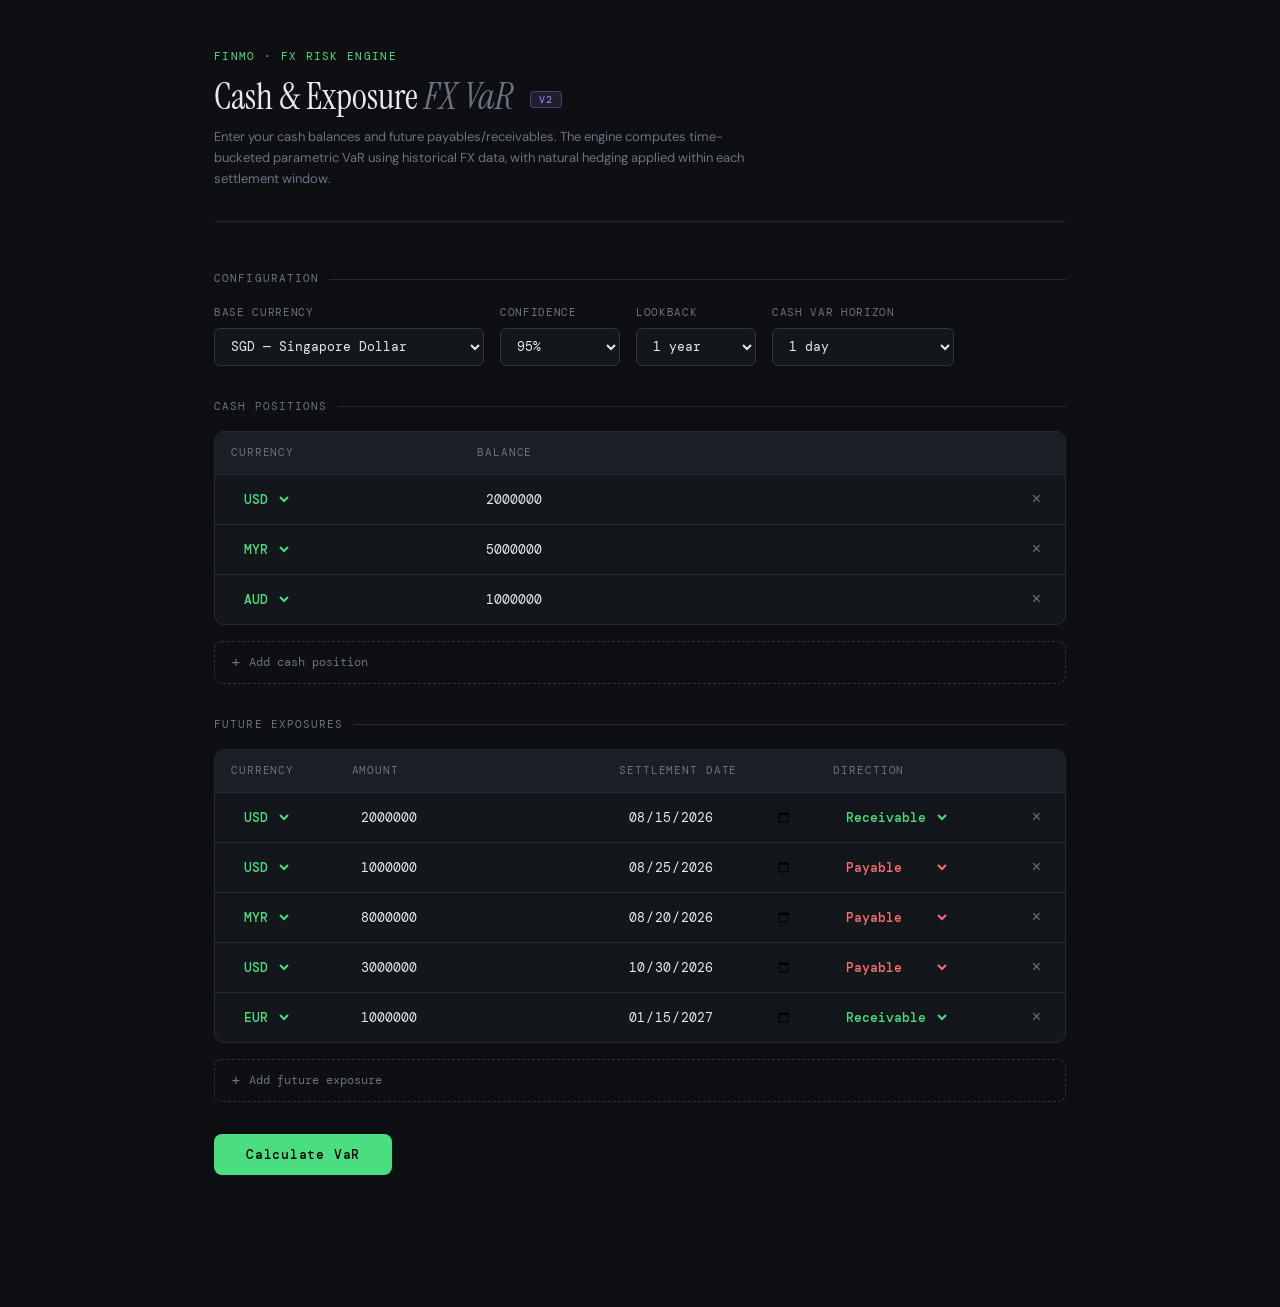
==== templates/index.html @ eb7b50ee "Initial commit: FX VaR V2 engine and web app" ====
<!DOCTYPE html>
<html lang="en">
<head>
<meta charset="UTF-8">
<meta name="viewport" content="width=device-width, initial-scale=1.0">
<title>FX VaR V2 · Cash & Exposures</title>
<style>
  @import url('https://fonts.googleapis.com/css2?family=DM+Mono:wght@400;500&family=Instrument+Serif:ital@0;1&family=DM+Sans:wght@300;400;500&display=swap');

  :root {
    --bg:         #0d0f12;
    --surface:    #13161b;
    --surface2:   #1a1e25;
    --border:     #252a33;
    --border2:    #2e3440;
    --text:       #e8eaf0;
    --muted:      #6b7280;
    --accent:     #4ade80;
    --warn:       #fbbf24;
    --danger:     #f87171;
    --info:       #60a5fa;
    --hedge:      #a78bfa;   /* purple — natural hedge benefit */
    --mono:       'DM Mono', monospace;
    --serif:      'Instrument Serif', serif;
    --sans:       'DM Sans', sans-serif;
  }

  *, *::before, *::after { box-sizing: border-box; margin: 0; padding: 0; }

  body {
    background: var(--bg);
    color: var(--text);
    font-family: var(--sans);
    font-size: 14px;
    line-height: 1.6;
    min-height: 100vh;
  }

  .shell { max-width: 900px; margin: 0 auto; padding: 48px 24px 96px; }

  /* ── HEADER ── */
  header {
    margin-bottom: 48px;
    border-bottom: 1px solid var(--border);
    padding-bottom: 32px;
  }
  .header-label {
    font-family: var(--mono);
    font-size: 11px;
    letter-spacing: 0.12em;
    text-transform: uppercase;
    color: var(--accent);
    margin-bottom: 10px;
  }
  header h1 {
    font-family: var(--serif);
    font-size: 36px;
    font-weight: 400;
    line-height: 1.15;
  }
  header h1 em { font-style: italic; color: var(--muted); }
  .header-sub {
    margin-top: 10px;
    color: var(--muted);
    font-size: 13px;
    max-width: 560px;
  }
  .v2-badge {
    display: inline-block;
    background: rgba(167,139,250,0.12);
    border: 1px solid rgba(167,139,250,0.3);
    color: var(--hedge);
    font-family: var(--mono);
    font-size: 10px;
    letter-spacing: 0.1em;
    padding: 2px 8px;
    border-radius: 4px;
    vertical-align: middle;
    margin-left: 10px;
  }

  /* ── SECTION TITLES ── */
  .section-title {
    font-family: var(--mono);
    font-size: 11px;
    letter-spacing: 0.1em;
    text-transform: uppercase;
    color: var(--muted);
    margin-bottom: 16px;
    display: flex;
    align-items: center;
    gap: 10px;
  }
  .section-title::after {
    content: '';
    flex: 1;
    height: 1px;
    background: var(--border);
  }

  /* ── CONFIG STRIP ── */
  .config-strip {
    display: flex;
    gap: 16px;
    margin-bottom: 32px;
    align-items: flex-end;
    flex-wrap: wrap;
  }
  .config-field {
    display: flex;
    flex-direction: column;
    gap: 6px;
  }
  .config-field label {
    font-family: var(--mono);
    font-size: 11px;
    color: var(--muted);
    letter-spacing: 0.06em;
    text-transform: uppercase;
  }
  .config-field select {
    background: var(--surface);
    border: 1px solid var(--border2);
    color: var(--text);
    font-family: var(--mono);
    font-size: 13px;
    padding: 8px 12px;
    border-radius: 6px;
    outline: none;
    height: 38px;
    min-width: 120px;
    cursor: pointer;
    transition: border-color 0.15s;
  }
  .config-field select:focus { border-color: var(--accent); }

  /* ── TABLES (cash + exposures) ── */
  .table-wrapper {
    background: var(--surface);
    border: 1px solid var(--border);
    border-radius: 10px;
    overflow: hidden;
    margin-bottom: 16px;
  }
  table { width: 100%; border-collapse: collapse; }
  thead th {
    font-family: var(--mono);
    font-size: 11px;
    letter-spacing: 0.08em;
    text-transform: uppercase;
    color: var(--muted);
    padding: 12px 16px;
    text-align: left;
    background: var(--surface2);
    border-bottom: 1px solid var(--border);
    font-weight: 400;
  }
  tbody tr {
    border-bottom: 1px solid var(--border);
    transition: background 0.1s;
  }
  tbody tr:last-child { border-bottom: none; }
  tbody tr:hover { background: var(--surface2); }
  tbody td { padding: 10px 16px; vertical-align: middle; }

  .cell-input {
    background: transparent;
    border: 1px solid transparent;
    color: var(--text);
    font-family: var(--mono);
    font-size: 13px;
    padding: 4px 8px;
    border-radius: 4px;
    outline: none;
    width: 100%;
    transition: border-color 0.15s, background 0.15s;
  }
  .cell-input:focus {
    border-color: var(--border2);
    background: var(--surface2);
  }
  .cell-input[type="date"] { cursor: pointer; }

  .cell-select {
    background: transparent;
    border: 1px solid transparent;
    color: var(--accent);
    font-family: var(--mono);
    font-size: 13px;
    padding: 4px 8px;
    border-radius: 4px;
    outline: none;
    cursor: pointer;
    font-weight: 500;
  }
  .cell-select.direction-payable  { color: var(--danger); }
  .cell-select.direction-recv     { color: var(--accent); }

  .remove-btn {
    background: none;
    border: none;
    color: var(--muted);
    cursor: pointer;
    font-size: 16px;
    padding: 4px 8px;
    border-radius: 4px;
    transition: color 0.15s, background 0.15s;
    line-height: 1;
  }
  .remove-btn:hover { color: var(--danger); background: rgba(248,113,113,0.08); }

  /* ── ADD ROW BUTTONS ── */
  .add-row-btn {
    display: flex;
    align-items: center;
    gap: 8px;
    background: none;
    border: 1px dashed var(--border2);
    color: var(--muted);
    font-family: var(--mono);
    font-size: 12px;
    padding: 10px 16px;
    border-radius: 8px;
    cursor: pointer;
    width: 100%;
    transition: color 0.15s, border-color 0.15s;
    margin-bottom: 32px;
  }
  .add-row-btn:hover { color: var(--accent); border-color: var(--accent); }

  /* ── CALCULATE ── */
  .calc-btn {
    background: var(--accent);
    color: #000;
    font-family: var(--mono);
    font-size: 13px;
    font-weight: 500;
    letter-spacing: 0.06em;
    padding: 12px 32px;
    border: none;
    border-radius: 8px;
    cursor: pointer;
    transition: opacity 0.15s, transform 0.1s;
    display: block;
  }
  .calc-btn:hover   { opacity: 0.88; }
  .calc-btn:active  { transform: scale(0.98); }
  .calc-btn:disabled { opacity: 0.4; cursor: not-allowed; }

  .status-bar {
    margin-top: 16px;
    font-family: var(--mono);
    font-size: 12px;
    color: var(--muted);
    min-height: 20px;
    display: flex;
    align-items: center;
    gap: 8px;
  }
  .spinner {
    width: 12px; height: 12px;
    border: 2px solid var(--border2);
    border-top-color: var(--accent);
    border-radius: 50%;
    animation: spin 0.7s linear infinite;
    display: none;
  }
  @keyframes spin { to { transform: rotate(360deg); } }

  .error-box {
    padding: 12px 16px;
    background: rgba(248,113,113,0.06);
    border: 1px solid rgba(248,113,113,0.2);
    border-radius: 8px;
    color: var(--danger);
    font-size: 12px;
    margin-top: 16px;
    display: none;
  }

  /* ── RESULTS ── */
  #results {
    margin-top: 48px;
    display: none;
    animation: fadeUp 0.4s ease both;
  }
  @keyframes fadeUp {
    from { opacity: 0; transform: translateY(12px); }
    to   { opacity: 1; transform: translateY(0); }
  }

  /* ── SPOT VaR CARD ── */
  .var-card {
    background: var(--surface);
    border: 1px solid var(--border);
    border-radius: 12px;
    padding: 28px;
    margin-bottom: 16px;
    position: relative;
    overflow: hidden;
  }
  .var-card::before {
    content: '';
    position: absolute;
    top: 0; left: 0; right: 0;
    height: 2px;
    background: linear-gradient(90deg, var(--accent), transparent);
  }
  .var-card-label {
    font-family: var(--mono);
    font-size: 11px;
    letter-spacing: 0.1em;
    text-transform: uppercase;
    color: var(--muted);
    margin-bottom: 8px;
  }
  .var-headline {
    font-family: var(--serif);
    font-size: 48px;
    font-weight: 400;
    color: var(--accent);
    line-height: 1;
  }
  .var-headline .ccy { font-size: 22px; color: var(--muted); margin-right: 6px; }
  .var-subtext {
    margin-top: 10px;
    color: var(--muted);
    font-size: 13px;
    max-width: 500px;
  }
  .var-subtext strong { color: var(--text); }

  /* risk badge */
  .risk-badge {
    display: inline-flex;
    align-items: center;
    gap: 6px;
    padding: 4px 12px;
    border-radius: 20px;
    font-family: var(--mono);
    font-size: 11px;
    font-weight: 500;
    letter-spacing: 0.08em;
    text-transform: uppercase;
    margin-top: 14px;
  }
  .risk-badge.low    { background: rgba(74,222,128,0.1);  color: var(--accent); border: 1px solid rgba(74,222,128,0.2); }
  .risk-badge.medium { background: rgba(251,191,36,0.1);  color: var(--warn);   border: 1px solid rgba(251,191,36,0.2); }
  .risk-badge.high   { background: rgba(248,113,113,0.1); color: var(--danger); border: 1px solid rgba(248,113,113,0.2); }
  .risk-dot { width: 6px; height: 6px; border-radius: 50%; background: currentColor; }

  /* warn box */
  .warn-box {
    padding: 12px 16px;
    background: rgba(251,191,36,0.06);
    border: 1px solid rgba(251,191,36,0.2);
    border-radius: 8px;
    color: var(--warn);
    font-size: 12px;
    margin-top: 12px;
    line-height: 1.6;
    display: none;
  }

  /* cash breakdown rows */
  .breakdown-grid { display: grid; gap: 10px; }
  .breakdown-row {
    background: var(--surface);
    border: 1px solid var(--border);
    border-radius: 8px;
    padding: 14px 18px;
    display: grid;
    grid-template-columns: 72px 1fr 1fr 1fr 150px;
    align-items: center;
    gap: 12px;
    transition: border-color 0.15s;
  }
  .breakdown-row:hover { border-color: var(--border2); }
  .bd-ccy   { font-family: var(--mono); font-size: 14px; font-weight: 500; color: var(--accent); }
  .bd-label { font-family: var(--mono); font-size: 10px; color: var(--muted); text-transform: uppercase; letter-spacing: 0.06em; margin-bottom: 2px; }
  .bd-value { font-family: var(--mono); font-size: 13px; color: var(--text); }
  .bd-var   { font-family: var(--mono); font-size: 14px; color: var(--warn); font-weight: 500; }
  .bd-bar-wrap { height: 4px; background: var(--border); border-radius: 2px; overflow: hidden; margin-top: 4px; }
  .bd-bar-fill { height: 100%; background: var(--warn); border-radius: 2px; transition: width 0.6s ease; }

  /* ── FORWARD BUCKETS ── */
  .bucket-card {
    background: var(--surface);
    border: 1px solid var(--border);
    border-radius: 10px;
    overflow: hidden;
    margin-bottom: 14px;
  }
  .bucket-header {
    display: flex;
    justify-content: space-between;
    align-items: center;
    padding: 14px 18px;
    background: var(--surface2);
    border-bottom: 1px solid var(--border);
  }
  .bucket-header-left { display: flex; align-items: center; gap: 12px; }
  .bucket-num {
    font-family: var(--mono);
    font-size: 10px;
    background: var(--border2);
    color: var(--muted);
    padding: 2px 7px;
    border-radius: 4px;
    letter-spacing: 0.06em;
  }
  .bucket-label {
    font-family: var(--mono);
    font-size: 13px;
    color: var(--text);
    font-weight: 500;
  }
  .bucket-t {
    font-family: var(--mono);
    font-size: 11px;
    color: var(--muted);
  }
  .bucket-total {
    font-family: var(--mono);
    font-size: 13px;
    color: var(--warn);
    font-weight: 500;
  }
  .bucket-total-label {
    font-family: var(--mono);
    font-size: 10px;
    color: var(--muted);
    text-align: right;
    letter-spacing: 0.04em;
  }

  /* currency row within bucket */
  .ccy-row {
    padding: 14px 18px;
    border-bottom: 1px solid var(--border);
  }
  .ccy-row:last-child { border-bottom: none; }
  .ccy-row-top {
    display: grid;
    grid-template-columns: 72px 1fr 1fr 180px;
    align-items: center;
    gap: 12px;
  }
  .net-direction-badge {
    display: inline-flex;
    align-items: center;
    gap: 5px;
    padding: 2px 8px;
    border-radius: 4px;
    font-family: var(--mono);
    font-size: 10px;
    letter-spacing: 0.06em;
    font-weight: 500;
  }
  .net-direction-badge.long  { background: rgba(74,222,128,0.1);  color: var(--accent); }
  .net-direction-badge.short { background: rgba(248,113,113,0.1); color: var(--danger); }
  .net-direction-badge.flat  { background: rgba(107,114,128,0.1); color: var(--muted);  }

  /* natural hedge saving strip */
  .hedge-strip {
    margin-top: 10px;
    padding: 8px 12px;
    background: rgba(167,139,250,0.07);
    border: 1px solid rgba(167,139,250,0.18);
    border-radius: 6px;
    display: flex;
    align-items: center;
    gap: 10px;
    font-family: var(--mono);
    font-size: 11px;
    color: var(--hedge);
  }
  .hedge-strip .hedge-pct {
    background: rgba(167,139,250,0.15);
    padding: 1px 6px;
    border-radius: 3px;
    font-weight: 500;
  }

  /* attribution rows */
  .attribution {
    margin-top: 10px;
    border-top: 1px dashed var(--border2);
    padding-top: 10px;
  }
  .attr-label {
    font-family: var(--mono);
    font-size: 10px;
    color: var(--muted);
    text-transform: uppercase;
    letter-spacing: 0.06em;
    margin-bottom: 6px;
  }
  .attr-row {
    display: flex;
    align-items: center;
    gap: 12px;
    padding: 4px 0;
    font-family: var(--mono);
    font-size: 12px;
  }
  .attr-arrow { font-size: 14px; width: 16px; flex-shrink: 0; }
  .attr-arrow.recv { color: var(--accent); }
  .attr-arrow.pay  { color: var(--danger); }
  .attr-dir   { color: var(--muted); min-width: 80px; }
  .attr-amt   { color: var(--text); min-width: 130px; }
  .attr-date  { color: var(--muted); min-width: 80px; }
  .attr-var   { color: var(--warn); margin-left: auto; }

  /* no-combined-total notice */
  .no-total-notice {
    margin-top: 16px;
    padding: 12px 16px;
    background: rgba(96,165,250,0.05);
    border: 1px solid rgba(96,165,250,0.15);
    border-radius: 8px;
    font-family: var(--mono);
    font-size: 11px;
    color: var(--info);
    line-height: 1.6;
  }

  /* ── NET CURRENCY SUMMARY ── */
  .net-summary-table {
    width: 100%;
    border-collapse: collapse;
    background: var(--surface);
    border: 1px solid var(--border);
    border-radius: 10px;
    overflow: hidden;
  }
  .net-summary-table thead th {
    font-family: var(--mono);
    font-size: 11px;
    letter-spacing: 0.07em;
    text-transform: uppercase;
    color: var(--muted);
    padding: 12px 16px;
    background: var(--surface2);
    border-bottom: 1px solid var(--border);
    text-align: right;
    font-weight: 400;
  }
  .net-summary-table thead th:first-child { text-align: left; }
  .net-summary-table tbody td {
    padding: 11px 16px;
    font-family: var(--mono);
    font-size: 12px;
    border-bottom: 1px solid var(--border);
    text-align: right;
  }
  .net-summary-table tbody tr:last-child td { border-bottom: none; }
  .net-summary-table tbody td:first-child { text-align: left; }
  .net-val-positive { color: var(--accent); }
  .net-val-negative { color: var(--danger); }
  .net-val-flat     { color: var(--muted);  }

  /* ── ASSUMPTIONS ── */
  .assumptions {
    margin-top: 24px;
    padding: 16px 20px;
    background: var(--surface);
    border: 1px solid var(--border);
    border-radius: 8px;
    font-size: 12px;
    color: var(--muted);
    line-height: 1.7;
  }
  .assumptions strong { color: var(--text); font-weight: 500; }

  /* fetch errors */
  .fetch-errors {
    padding: 12px 16px;
    background: rgba(248,113,113,0.06);
    border: 1px solid rgba(248,113,113,0.2);
    border-radius: 8px;
    color: var(--danger);
    font-size: 12px;
    margin-bottom: 16px;
    display: none;
  }

  @media (max-width: 640px) {
    .breakdown-row { grid-template-columns: 60px 1fr 1fr; }
    .ccy-row-top   { grid-template-columns: 60px 1fr 1fr; }
    .var-headline  { font-size: 36px; }
  }
</style>
</head>
<body>
<div class="shell">

  <!-- ── HEADER ── -->
  <header>
    <div class="header-label">Finmo · FX Risk Engine</div>
    <h1>Cash &amp; Exposure <em>FX VaR</em> <span class="v2-badge">V2</span></h1>
    <p class="header-sub">
      Enter your cash balances and future payables/receivables. The engine
      computes time-bucketed parametric VaR using historical FX data, with
      natural hedging applied within each settlement window.
    </p>
  </header>

  <!-- ── CONFIG ── -->
  <div class="section-title">Configuration</div>
  <div class="config-strip">
    <div class="config-field">
      <label>Base Currency</label>
      <select id="baseCcy">
        <option value="SGD" selected>SGD — Singapore Dollar</option>
        <option value="USD">USD — US Dollar</option>
        <option value="EUR">EUR — Euro</option>
        <option value="GBP">GBP — British Pound</option>
        <option value="JPY">JPY — Japanese Yen</option>
        <option value="CHF">CHF — Swiss Franc</option>
        <option value="AUD">AUD — Australian Dollar</option>
        <option value="CAD">CAD — Canadian Dollar</option>
        <option value="HKD">HKD — Hong Kong Dollar</option>
        <option value="MYR">MYR — Malaysian Ringgit</option>
        <option value="THB">THB — Thai Baht</option>
        <option value="IDR">IDR — Indonesian Rupiah</option>
        <option value="INR">INR — Indian Rupee</option>
        <option value="AED">AED — UAE Dirham</option>
        <option value="TRY">TRY — Turkish Lira (testing)</option>
      </select>
    </div>
    <div class="config-field">
      <label>Confidence</label>
      <select id="confidence">
        <option value="0.95" selected>95%</option>
        <option value="0.99">99%</option>
        <option value="0.90">90%</option>
      </select>
    </div>
    <div class="config-field">
      <label>Lookback</label>
      <select id="lookback">
        <option value="1y" selected>1 year</option>
        <option value="2y">2 years</option>
        <option value="6mo">6 months</option>
      </select>
    </div>
    <div class="config-field">
      <label>Cash VaR Horizon</label>
      <select id="cashHorizon">
        <option value="1" selected>1 day</option>
        <option value="5">5 days (1 week)</option>
        <option value="21">21 days (1 month)</option>
        <option value="30">30 days</option>
      </select>
    </div>
  </div>

  <!-- ── CASH POSITIONS ── -->
  <div class="section-title">Cash Positions</div>
  <div class="table-wrapper">
    <table>
      <thead>
        <tr>
          <th>Currency</th>
          <th>Balance</th>
          <th style="width:48px"></th>
        </tr>
      </thead>
      <tbody id="cashBody"></tbody>
    </table>
  </div>
  <button class="add-row-btn" onclick="addCashRow()">
    <span style="font-size:16px">+</span> Add cash position
  </button>

  <!-- ── FUTURE EXPOSURES ── -->
  <div class="section-title">Future Exposures</div>
  <div class="table-wrapper">
    <table>
      <thead>
        <tr>
          <th>Currency</th>
          <th>Amount</th>
          <th>Settlement Date</th>
          <th>Direction</th>
          <th style="width:48px"></th>
        </tr>
      </thead>
      <tbody id="expBody"></tbody>
    </table>
  </div>
  <button class="add-row-btn" onclick="addExpRow()">
    <span style="font-size:16px">+</span> Add future exposure
  </button>

  <!-- ── CALCULATE ── -->
  <button class="calc-btn" id="calcBtn" onclick="calculate()">Calculate VaR</button>
  <div class="status-bar">
    <div class="spinner" id="spinner"></div>
    <span id="statusText"></span>
  </div>
  <div class="error-box" id="errorBox"></div>

  <!-- ── RESULTS ── -->
  <div id="results">

    <!-- Partial fetch errors -->
    <div class="fetch-errors" id="fetchErrors"></div>

    <!-- ── LAYER 1a: SPOT RISK ── -->
    <div class="section-title" style="margin-top:0" id="spotSection">
      Layer 1a — Spot Risk
    </div>
    <div class="var-card" id="spotCard" style="display:none">
      <div class="var-card-label">
        <span id="rCashHorizon"></span>-Day FX Value at Risk · Cash Positions ·
        <span id="rConfidence"></span> Confidence
      </div>
      <div class="var-headline">
        <span class="ccy" id="rBaseCcy"></span><span id="rSpotVaR"></span>
      </div>
      <p class="var-subtext" id="rSpotInterp"></p>
      <div class="risk-badge" id="rBadge">
        <div class="risk-dot"></div>
        <span id="rBadgeText"></span>
      </div>
      <div class="warn-box" id="rWarnBox"></div>
    </div>
    <div class="breakdown-grid" id="spotBreakdown"></div>

    <!-- ── LAYER 1b & 2: FORWARD BUCKETS ── -->
    <div class="section-title" style="margin-top:32px" id="fwdSection">
      Layer 1b &amp; 2 — Forward Risk
    </div>
    <div id="bucketContainer"></div>
    <div class="no-total-notice" id="noTotalNotice" style="display:none">
      ⓘ  No combined forward total is shown. Each bucket uses a different
      time horizon T — Bucket 2 uses T=42 days, Bucket 3 uses T=95 days, etc.
      Adding them together would conflate risks over different time windows
      and produce a misleading single number. Each bucket VaR is meaningful
      and actionable within its own settlement window.
    </div>

    <!-- ── LAYER 3: NET CURRENCY SUMMARY ── -->
    <div class="section-title" style="margin-top:32px" id="netSection">
      Layer 3 — Net Currency Summary
    </div>
    <div style="margin-bottom:8px; font-family:var(--mono); font-size:11px; color:var(--muted);">
      Informational only. Combines cash + receivables − payables per currency.
      Not used for VaR — different horizons make netting for risk purposes ambiguous.
    </div>
    <table class="net-summary-table" id="netSummaryTable">
      <thead>
        <tr>
          <th>Currency</th>
          <th>Cash</th>
          <th>Receivables</th>
          <th>Payables</th>
          <th>Net Position</th>
          <th>Direction</th>
        </tr>
      </thead>
      <tbody id="netSummaryBody"></tbody>
    </table>

    <!-- ── ASSUMPTIONS ── -->
    <div class="assumptions">
      <strong>Model — Full Parametric (Delta-Normal) VaR, V2</strong><br><br>
      <strong>Spot Risk:</strong> Cash positions use a user-specified horizon T.
      σ_T = σ_annual × √(T/252); μ_T = μ_daily × T.
      VaR = E × (Z_α × σ_T − μ_T) for long (cash/receivable),
      VaR = E × (Z_α × σ_T + μ_T) for short (payable).<br><br>
      <strong>Forward Risk:</strong> Each exposure's horizon T = trading days from
      today to settlement date. Exposures are grouped into time buckets (0–1mo,
      1–3mo, 3–6mo, 6–12mo, >12mo) and netted within each bucket/currency.
      VaR is computed on the net notional using the bucket midpoint T.<br><br>
      <strong>Natural Hedging Benefit:</strong> Within each bucket/currency group,
      gross VaR (sum of standalone VaRs at bucket T) minus net VaR (VaR on net
      notional). Both computed at the same bucket T so the difference is purely
      from netting. A positive benefit means offsetting positions reduced risk.<br><br>
      <strong>Limitations:</strong> Normality assumption; historical (backward-looking)
      volatility; simple sum across currencies within each bucket (assumes perfect
      correlation); natural hedging only within forward buckets (cash vs forward
      netting requires treasury policy assumptions and is left for V2.3+).
      Monte Carlo with Student's t for fat tails planned for V3.
    </div>

  </div><!-- /#results -->

</div><!-- /.shell -->

<script>
// =============================================================================
// SUPPORTED CURRENCIES
// =============================================================================
const CURRENCIES = [
  'USD','SGD','EUR','GBP','JPY','CHF','AUD','CAD','NZD','HKD',
  'MYR','THB','IDR','PHP','INR','CNH','KRW','TWD','AED','SAR',
  'TRY','ARS','BRL','ZAR','MXN'
];

// =============================================================================
// TABLE ROW MANAGEMENT — CASH POSITIONS
// =============================================================================
let cashId = 0;

function addCashRow(ccy = '', balance = '') {
  const tbody = document.getElementById('cashBody');
  const id    = cashId++;
  const opts  = CURRENCIES
    .map(c => `<option value="${c}" ${c === ccy ? 'selected' : ''}>${c}</option>`)
    .join('');
  const tr = document.createElement('tr');
  tr.id = `cash-${id}`;
  tr.innerHTML = `
    <td><select class="cell-select" id="cashCcy-${id}">${opts}</select></td>
    <td><input class="cell-input" id="cashBal-${id}" type="number"
         min="0" step="any" placeholder="e.g. 2000000" value="${balance}"></td>
    <td><button class="remove-btn" onclick="removeCash(${id})">×</button></td>
  `;
  tbody.appendChild(tr);
}

function removeCash(id) {
  document.getElementById(`cash-${id}`)?.remove();
}

// =============================================================================
// TABLE ROW MANAGEMENT — FUTURE EXPOSURES
// =============================================================================
let expId = 0;

function addExpRow(ccy = '', amount = '', date = '', dir = 'payable') {
  const tbody = document.getElementById('expBody');
  const id    = expId++;
  const opts  = CURRENCIES
    .map(c => `<option value="${c}" ${c === ccy ? 'selected' : ''}>${c}</option>`)
    .join('');
  const tr = document.createElement('tr');
  tr.id = `exp-${id}`;
  tr.innerHTML = `
    <td><select class="cell-select" id="expCcy-${id}">${opts}</select></td>
    <td><input class="cell-input" id="expAmt-${id}" type="number"
         min="0" step="any" placeholder="e.g. 5000000" value="${amount}"></td>
    <td><input class="cell-input" id="expDate-${id}" type="date"
         value="${date}" style="min-width:130px"></td>
    <td>
      <select class="cell-select direction-${dir}" id="expDir-${id}"
              onchange="updateDirStyle(this)">
        <option value="payable"    ${dir==='payable'    ? 'selected' : ''}>Payable</option>
        <option value="receivable" ${dir==='receivable' ? 'selected' : ''}>Receivable</option>
      </select>
    </td>
    <td><button class="remove-btn" onclick="removeExp(${expId-1})">×</button></td>
  `;
  tbody.appendChild(tr);
}

function removeExp(id) {
  document.getElementById(`exp-${id}`)?.remove();
}

// Update direction dropdown colour when changed
function updateDirStyle(sel) {
  sel.className = `cell-select direction-${sel.value}`;
}

// Seed defaults
addCashRow('USD',  '2000000');
addCashRow('MYR',  '5000000');
addCashRow('AUD',  '1000000');
addExpRow('USD',  '2000000', '2026-08-15', 'receivable');
addExpRow('USD',  '1000000', '2026-08-25', 'payable');
addExpRow('MYR',  '8000000', '2026-08-20', 'payable');
addExpRow('USD',  '3000000', '2026-10-30', 'payable');
addExpRow('EUR',  '1000000', '2027-01-15', 'receivable');

// =============================================================================
// CALCULATE — collect inputs, POST to Flask, render results
// =============================================================================
async function calculate() {
  const baseCcy     = document.getElementById('baseCcy').value;
  const confidence  = parseFloat(document.getElementById('confidence').value);
  const period      = document.getElementById('lookback').value;
  const cashHorizon = parseInt(document.getElementById('cashHorizon').value, 10);

  // Collect cash positions
  const cashPositions = [];
  for (const tr of document.getElementById('cashBody').querySelectorAll('tr')) {
    const id  = tr.id.replace('cash-', '');
    const ccy = document.getElementById(`cashCcy-${id}`)?.value;
    const bal = parseFloat(document.getElementById(`cashBal-${id}`)?.value);
    if (!ccy || isNaN(bal) || bal <= 0) continue;
    if (ccy === baseCcy) continue;
    cashPositions.push({ currency: ccy, balance: bal });
  }

  // Collect future exposures
  const exposures = [];
  for (const tr of document.getElementById('expBody').querySelectorAll('tr')) {
    const id   = tr.id.replace('exp-', '');
    const ccy  = document.getElementById(`expCcy-${id}`)?.value;
    const amt  = parseFloat(document.getElementById(`expAmt-${id}`)?.value);
    const dt   = document.getElementById(`expDate-${id}`)?.value;
    const dir  = document.getElementById(`expDir-${id}`)?.value;
    if (!ccy || isNaN(amt) || amt <= 0 || !dt) continue;
    if (ccy === baseCcy) continue;
    exposures.push({ currency: ccy, amount: amt, settlement_date: dt, direction: dir });
  }

  if (!cashPositions.length && !exposures.length) {
    showError('Please add at least one cash position or future exposure.');
    return;
  }

  setLoading(true);
  setStatus('Running V2 engine — fetching market data and computing VaR…');
  hideError();
  document.getElementById('results').style.display = 'none';

  try {
    const resp = await fetch('/calculate', {
      method:  'POST',
      headers: { 'Content-Type': 'application/json' },
      body:    JSON.stringify({
        base_currency:  baseCcy,
        confidence,
        period,
        cash_horizon:   cashHorizon,
        cash_positions: cashPositions,
        exposures,
      }),
    });
    const result = await resp.json();
    if (!resp.ok || result.error) throw new Error(result.error || `HTTP ${resp.status}`);
    setLoading(false);
    setStatus('');
    renderResults(result);
  } catch (err) {
    setLoading(false);
    setStatus('');
    showError(`Error: ${err.message}`);
  }
}

// =============================================================================
// RENDER RESULTS
// =============================================================================
function renderResults(data) {
  const { base_ccy, confidence, cash_horizon,
          spot_risk, forward_net, net_currency_summary } = data;

  // Collect all errors
  const allErrors = [
    ...(spot_risk?.errors || []).map(e => `Cash ${e.currency}: ${e.reason}`),
    ...(data.forward_gross?.errors || []).map(e =>
      `${e.currency} (${e.settlement_date}): ${e.reason}`),
    ...(forward_net?.errors || []).map(e =>
      `${e.currency || ''} (${e.settlement_date || ''}): ${e.reason || ''}`),
  ];
  const fetchErrBox = document.getElementById('fetchErrors');
  if (allErrors.length) {
    fetchErrBox.style.display = 'block';
    fetchErrBox.innerHTML = '⚠ The following could not be fetched and are excluded:<br>'
      + allErrors.join('<br>');
  } else {
    fetchErrBox.style.display = 'none';
  }

  // ── Layer 1a: Spot risk ──────────────────────────────────────────────────
  const hasSpot = spot_risk?.positions?.length > 0;
  document.getElementById('spotCard').style.display = hasSpot ? 'block' : 'none';

  if (hasSpot) {
    document.getElementById('rCashHorizon').textContent = cash_horizon;
    document.getElementById('rConfidence').textContent  = `${Math.round(confidence * 100)}%`;
    document.getElementById('rBaseCcy').textContent     = base_ccy + ' ';
    document.getElementById('rSpotVaR').textContent     = fmt(spot_risk.total_var);

    const totalExp = spot_risk.positions.reduce((s, p) => s + p.exposure_base, 0);
    const pct = totalExp > 0 ? spot_risk.total_var / totalExp : 0;
    document.getElementById('rSpotInterp').innerHTML =
      `<strong>${Math.round(confidence*100)}%</strong> chance of losing no more than
       <strong>${base_ccy} ${fmt(spot_risk.total_var)}</strong> in
       <strong>${cash_horizon}</strong> trading day(s).
       Represents <strong>${(pct*100).toFixed(2)}%</strong> of
       ${base_ccy}-equivalent cash exposure.`;

    // Risk badge
    const sqrtT  = Math.sqrt(cash_horizon);
    const badge  = document.getElementById('rBadge');
    const btext  = document.getElementById('rBadgeText');
    badge.className = 'risk-badge';
    if      (pct < 0.005 * sqrtT) { badge.classList.add('low');    btext.textContent = 'Low Risk';    }
    else if (pct < 0.015 * sqrtT) { badge.classList.add('medium'); btext.textContent = 'Medium Risk'; }
    else                           { badge.classList.add('high');   btext.textContent = 'High Risk';   }

    // Warn box
    const warnBox  = document.getElementById('rWarnBox');
    const anyDrift = spot_risk.positions.some(p => p.drift_warning);
    const anyFloor = spot_risk.positions.some(p => p.var_was_floored);
    if (anyDrift || anyFloor) {
      warnBox.style.display = 'block';
      const parts = [];
      if (anyDrift) parts.push('⚠ One or more pairs have annualised drift > ±10%. Full formula (μ ≠ 0) applied. Normality may understate tail risk for crashing currencies.');
      if (anyFloor) parts.push('⚠ One or more positions had negative raw VaR (floored to 0). Drift in your favour exceeds downside vol at this horizon. Does NOT mean zero risk.');
      warnBox.textContent = parts.join(' ');
    } else {
      warnBox.style.display = 'none';
    }

    // Per-position breakdown
    const grid = document.getElementById('spotBreakdown');
    grid.innerHTML = '';
    for (const p of spot_risk.positions) {
      const share = spot_risk.total_var > 0 ? (p.var / spot_risk.total_var * 100) : 0;
      const driftFlag = p.drift_warning
        ? `<span style="color:var(--warn);font-size:10px"> ⚠ drift ${(p.annualised_mean*100).toFixed(1)}%/yr</span>`
        : `<span style="color:var(--muted);font-size:10px"> drift ${(p.annualised_mean*100).toFixed(2)}%/yr</span>`;
      const crossNote = p.used_cross_rate
        ? `<span style="color:var(--muted);font-size:10px;display:block">via USD cross-rate</span>` : '';
      const floorNote = p.var_was_floored
        ? `<span style="color:var(--warn);font-size:10px;display:block">Raw VaR: ${base_ccy} -${fmt(Math.abs(p.var_raw))} (floored)</span>` : '';
      const row = document.createElement('div');
      row.className = 'breakdown-row';
      row.innerHTML = `
        <div class="bd-ccy">${p.currency}</div>
        <div><div class="bd-label">Balance</div>
             <div class="bd-value">${p.currency} ${fmtC(p.balance)}</div></div>
        <div><div class="bd-label">Spot Rate</div>
             <div class="bd-value">${p.spot_rate.toFixed(4)}${crossNote}</div></div>
        <div><div class="bd-label">Ann. Volatility</div>
             <div class="bd-value">${(p.annualised_vol*100).toFixed(2)}%${driftFlag}</div></div>
        <div><div class="bd-label">${cash_horizon}-Day VaR (${base_ccy})</div>
             <div class="bd-var">${base_ccy} ${fmt(p.var)}</div>
             <div class="bd-bar-wrap"><div class="bd-bar-fill" style="width:${share.toFixed(1)}%"></div></div>
             ${floorNote}</div>
      `;
      grid.appendChild(row);
    }
  }

  // ── Layer 1b & 2: Forward buckets ────────────────────────────────────────
  const container = document.getElementById('bucketContainer');
  container.innerHTML = '';

  const hasBuckets = forward_net?.buckets?.length > 0;
  document.getElementById('noTotalNotice').style.display = hasBuckets ? 'block' : 'none';

  if (hasBuckets) {
    for (const bucket of forward_net.buckets) {
      const card = document.createElement('div');
      card.className = 'bucket-card';

      // Bucket header
      card.innerHTML = `
        <div class="bucket-header">
          <div class="bucket-header-left">
            <span class="bucket-num">B${bucket.bucket_num}</span>
            <span class="bucket-label">${bucket.bucket_label}</span>
            <span class="bucket-t">T = ${bucket.midpoint_days} trading days</span>
          </div>
          <div style="text-align:right">
            <div class="bucket-total-label">Bucket VaR</div>
            <div class="bucket-total">${base_ccy} ${fmt(bucket.bucket_var)}</div>
          </div>
        </div>
      `;

      // Per-currency rows
      for (const ccy of bucket.currencies) {
        const dirClass = ccy.net_direction === 'long' ? 'long'
                       : ccy.net_direction === 'short' ? 'short' : 'flat';
        const dirLabel = ccy.net_direction === 'long'  ? 'NET LONG'
                       : ccy.net_direction === 'short' ? 'NET SHORT' : 'FLAT';
        const driftStr = ccy.drift_warning
          ? `<span style="color:var(--warn);font-size:10px"> ⚠ drift ${(ccy.annualised_mean*100).toFixed(1)}%/yr</span>` : '';
        const crossStr = ccy.used_cross_rate
          ? `<span style="color:var(--muted);font-size:10px"> [cross-rate]</span>` : '';
        const floorStr = ccy.var_was_floored
          ? `<span style="color:var(--warn);font-size:10px"> [floored from ${base_ccy} -${fmt(Math.abs(ccy.net_var_raw))}]</span>` : '';

        // Natural hedge strip
        let hedgeHtml = '';
        if (ccy.hedge_benefit > 0.01) {
          const pct = ccy.gross_var_at_bucket_t > 0
            ? (ccy.hedge_benefit / ccy.gross_var_at_bucket_t * 100).toFixed(1) : '0.0';
          hedgeHtml = `
            <div class="hedge-strip">
              ⬡ Natural hedge saved
              <strong>${base_ccy} ${fmt(ccy.hedge_benefit)}</strong>
              <span class="hedge-pct">${pct}%</span>
              of gross ${base_ccy} ${fmt(ccy.gross_var_at_bucket_t)}
            </div>`;
        }

        // Attribution (when multiple positions or flat)
        let attrHtml = '';
        if (ccy.positions.length > 1 || ccy.net_direction === 'flat') {
          const rows = ccy.positions.map(pos => {
            const isRecv = pos.direction === 'receivable';
            return `
              <div class="attr-row">
                <span class="attr-arrow ${isRecv ? 'recv' : 'pay'}">${isRecv ? '→' : '←'}</span>
                <span class="attr-dir">${pos.direction}</span>
                <span class="attr-amt">${pos.currency} ${fmtC(pos.amount)}</span>
                <span class="attr-date">${pos.settlement_date}</span>
                <span class="attr-var">${base_ccy} ${fmt(pos.standalone_var_at_bucket_t)}</span>
              </div>`;
          }).join('');
          attrHtml = `
            <div class="attribution">
              <div class="attr-label">Attribution at T=${bucket.midpoint_days} days</div>
              ${rows}
            </div>`;
        }

        const ccyRow = document.createElement('div');
        ccyRow.className = 'ccy-row';
        ccyRow.innerHTML = `
          <div class="ccy-row-top">
            <div class="bd-ccy">${ccy.currency}</div>
            <div>
              <span class="net-direction-badge ${dirClass}">${dirLabel}</span>
              <div class="bd-value" style="margin-top:4px">
                ${ccy.currency} ${fmtC(Math.abs(ccy.net_notional_foreign))}${crossStr}
              </div>
            </div>
            <div>
              <div class="bd-label">Spot · σ_annual</div>
              <div class="bd-value">${ccy.spot_rate.toFixed(4)}  
                ${(ccy.annualised_vol*100).toFixed(2)}%${driftStr}
              </div>
            </div>
            <div>
              <div class="bd-label">Net VaR (${base_ccy})</div>
              <div class="bd-var">${base_ccy} ${fmt(ccy.net_var)}${floorStr}</div>
            </div>
          </div>
          ${hedgeHtml}
          ${attrHtml}
        `;
        card.appendChild(ccyRow);
      }

      container.appendChild(card);
    }
  }

  // ── Layer 3: Net currency summary ────────────────────────────────────────
  const tbody = document.getElementById('netSummaryBody');
  tbody.innerHTML = '';

  for (const row of (net_currency_summary || [])) {
    const dirClass = row.net_direction === 'long'  ? 'net-val-positive'
                   : row.net_direction === 'short' ? 'net-val-negative'
                   :                                  'net-val-flat';
    const dirLabel = row.net_direction === 'long'  ? '▲ Long'
                   : row.net_direction === 'short' ? '▼ Short'
                   :                                  '— Flat';
    const tr = document.createElement('tr');
    tr.innerHTML = `
      <td style="font-family:var(--mono);color:var(--accent);font-weight:500">
        ${row.currency}
      </td>
      <td>${row.cash_base > 0 ? `+${base_ccy} ${fmtC(row.cash_base)}` : '—'}</td>
      <td>${row.receivables_base > 0 ? `+${base_ccy} ${fmtC(row.receivables_base)}` : '—'}</td>
      <td>${row.payables_base > 0 ? `−${base_ccy} ${fmtC(row.payables_base)}` : '—'}</td>
      <td class="${dirClass}">${base_ccy} ${fmt(row.net_base)}</td>
      <td class="${dirClass}" style="font-family:var(--mono);font-size:11px">
        ${dirLabel}
      </td>
    `;
    tbody.appendChild(tr);
  }

  document.getElementById('results').style.display = 'block';
}

// =============================================================================
// UI HELPERS
// =============================================================================
function setLoading(on) {
  document.getElementById('spinner').style.display  = on ? 'block' : 'none';
  document.getElementById('calcBtn').disabled       = on;
}
function setStatus(msg) {
  document.getElementById('statusText').textContent = msg;
}
function showError(msg) {
  const el = document.getElementById('errorBox');
  el.textContent = msg; el.style.display = 'block';
}
function hideError() {
  document.getElementById('errorBox').style.display = 'none';
}
function fmt(n) {
  return n.toLocaleString('en-US', { minimumFractionDigits: 2, maximumFractionDigits: 2 });
}
function fmtC(n) {
  if (n >= 1e9) return (n/1e9).toFixed(2) + 'B';
  if (n >= 1e6) return (n/1e6).toFixed(2) + 'M';
  if (n >= 1e3) return (n/1e3).toFixed(1) + 'K';
  return n.toFixed(0);
}
</script>
</body>
</html>
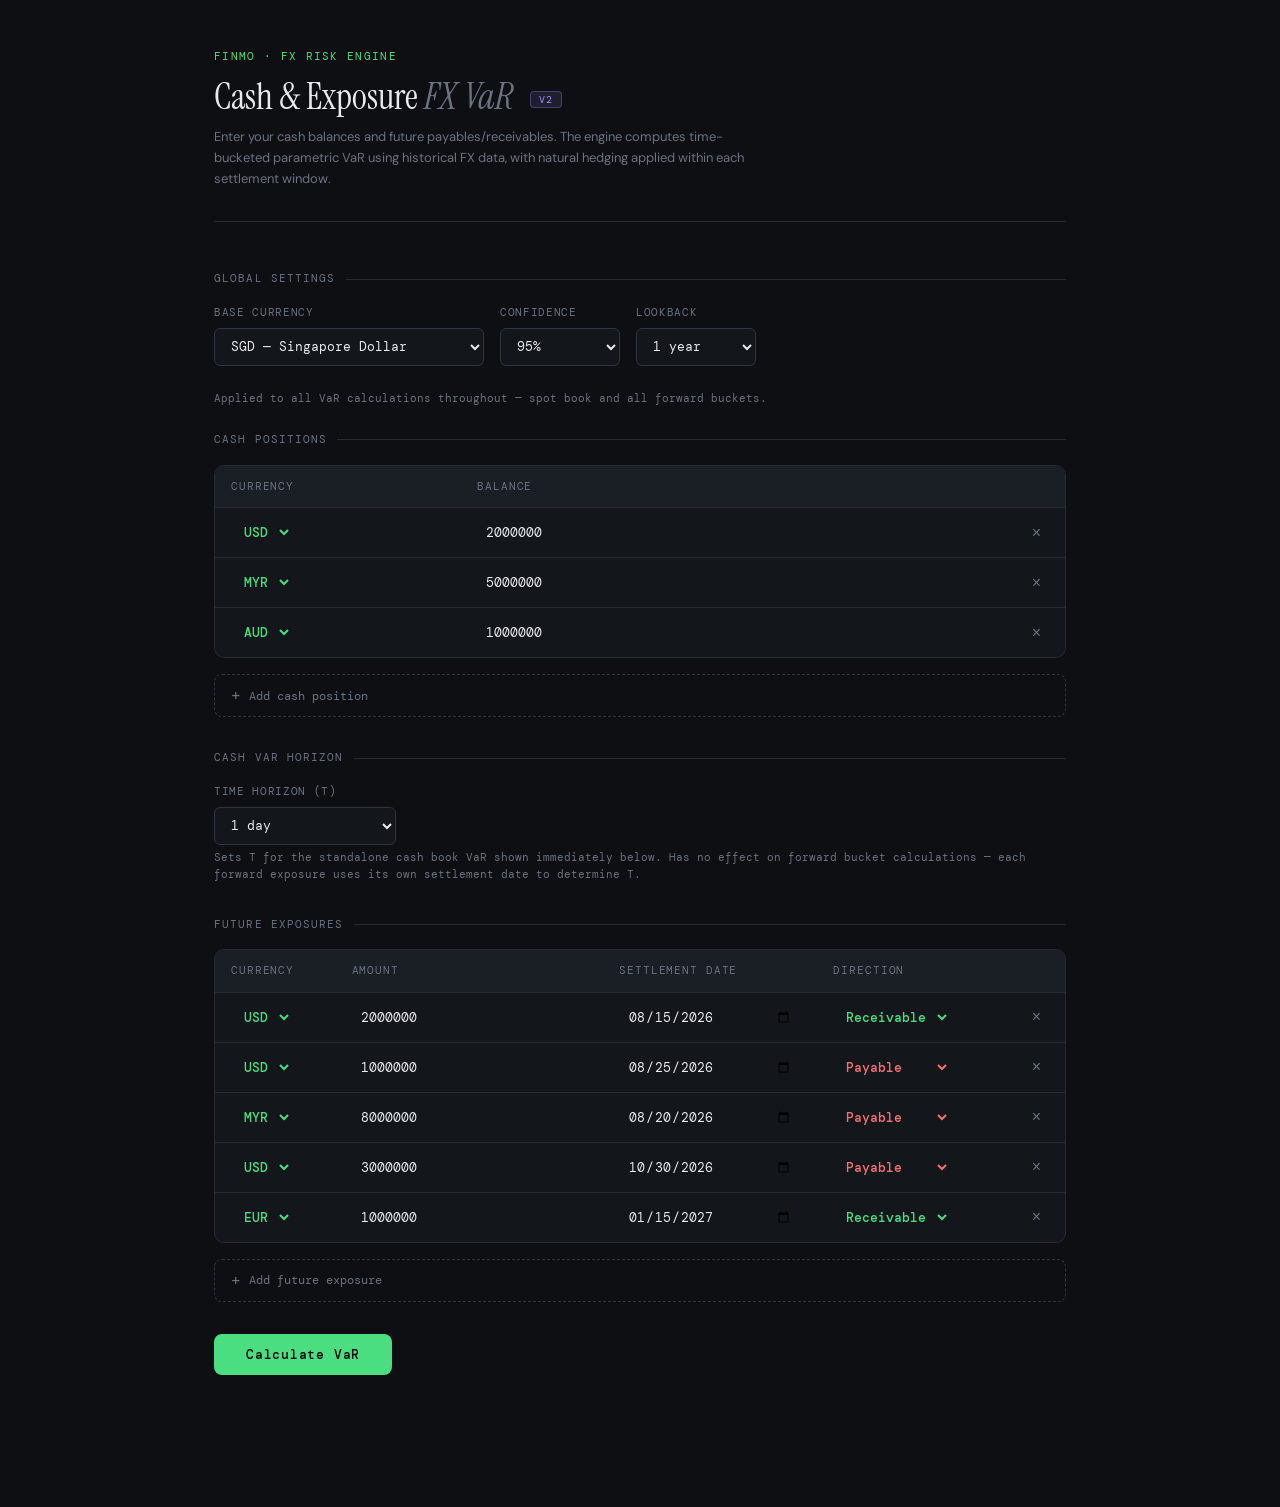
==== commit 4c31eed7: "V2.2/2.3: covariance, unified buckets, restructured UI" ====
--- a/templates/index.html
+++ b/templates/index.html
@@ -606,8 +606,8 @@
     </p>
   </header>
 
-  <!-- ── CONFIG ── -->
-  <div class="section-title">Configuration</div>
+  <!-- ── GLOBAL SETTINGS ── -->
+  <div class="section-title">Global Settings</div>
   <div class="config-strip">
     <div class="config-field">
       <label>Base Currency</label>
@@ -645,15 +645,10 @@
         <option value="6mo">6 months</option>
       </select>
     </div>
-    <div class="config-field">
-      <label>Cash VaR Horizon</label>
-      <select id="cashHorizon">
-        <option value="1" selected>1 day</option>
-        <option value="5">5 days (1 week)</option>
-        <option value="21">21 days (1 month)</option>
-        <option value="30">30 days</option>
-      </select>
-    </div>
+  </div>
+  <div style="font-family:var(--mono);font-size:11px;color:var(--muted);
+              margin-top:-8px;margin-bottom:24px">
+    Applied to all VaR calculations throughout — spot book and all forward buckets.
   </div>
 
   <!-- ── CASH POSITIONS ── -->
@@ -674,8 +669,55 @@
     <span style="font-size:16px">+</span> Add cash position
   </button>
 
+  <!-- ── CASH VAR HORIZON — Section 1 input only ── -->
+  <div class="section-title" style="margin-top:32px">Cash VaR Horizon</div>
+  <div class="config-strip" style="margin-bottom:4px">
+    <div class="config-field">
+      <label>Time Horizon (T)</label>
+      <select id="cashHorizon">
+        <option value="1" selected>1 day</option>
+        <option value="5">5 days (1 week)</option>
+        <option value="21">21 days (1 month)</option>
+        <option value="30">30 days</option>
+      </select>
+    </div>
+  </div>
+  <div style="font-family:var(--mono);font-size:11px;color:var(--muted);margin-bottom:16px">
+    Sets T for the standalone cash book VaR shown immediately below.
+    Has no effect on forward bucket calculations — each forward exposure
+    uses its own settlement date to determine T.
+  </div>
+
+  <!-- ── SECTION 1 RESULTS — right after its input ── -->
+  <div id="results-s1" style="display:none">
+    <div class="section-title" style="margin-top:0" id="spotSection">
+      Section 1 — Spot Book Risk
+    </div>
+    <div class="var-card" id="spotCard" style="display:none">
+      <div class="var-card-label">
+        <span id="rCashHorizon"></span>-Day FX Value at Risk · Cash Positions ·
+        <span id="rConfidence"></span> Confidence
+      </div>
+      <div class="var-headline">
+        <span class="ccy" id="rBaseCcy"></span><span id="rSpotVaR"></span>
+      </div>
+      <p class="var-subtext" id="rSpotInterp"></p>
+      <div class="risk-badge" id="rBadge">
+        <div class="risk-dot"></div>
+        <span id="rBadgeText"></span>
+      </div>
+      <div class="warn-box" id="rWarnBox"></div>
+      <div id="rSpotCov" style="display:none;font-family:var(--mono);font-size:11px;
+           color:var(--hedge);margin-top:8px;padding:6px 10px;
+           background:rgba(167,139,250,0.08);border-radius:4px;
+           border:1px solid rgba(167,139,250,0.2)">
+      </div>
+    </div>
+    <div class="breakdown-grid" id="spotBreakdown"></div>
+  </div>
+
   <!-- ── FUTURE EXPOSURES ── -->
-  <div class="section-title">Future Exposures</div>
+  <div class="section-title" style="margin-top:32px">Future Exposures</div>
   <div class="table-wrapper">
     <table>
       <thead>
@@ -702,91 +744,51 @@
   </div>
   <div class="error-box" id="errorBox"></div>
 
-  <!-- ── RESULTS ── -->
-  <div id="results">
+  <!-- ── SECTION 2 RESULTS — after calculate button ── -->
+  <div id="results-s2" style="display:none">
 
     <!-- Partial fetch errors -->
     <div class="fetch-errors" id="fetchErrors"></div>
 
-    <!-- ── LAYER 1a: SPOT RISK ── -->
-    <div class="section-title" style="margin-top:0" id="spotSection">
-      Layer 1a — Spot Risk
+    <!-- ── SECTION 2: UNIFIED BUCKETED RISK ── -->
+    <div class="section-title" style="margin-top:32px" id="fwdSection">
+      Section 2 — Unified Bucketed Risk
     </div>
-    <div class="var-card" id="spotCard" style="display:none">
-      <div class="var-card-label">
-        <span id="rCashHorizon"></span>-Day FX Value at Risk · Cash Positions ·
-        <span id="rConfidence"></span> Confidence
-      </div>
-      <div class="var-headline">
-        <span class="ccy" id="rBaseCcy"></span><span id="rSpotVaR"></span>
-      </div>
-      <p class="var-subtext" id="rSpotInterp"></p>
-      <div class="risk-badge" id="rBadge">
-        <div class="risk-dot"></div>
-        <span id="rBadgeText"></span>
-      </div>
-      <div class="warn-box" id="rWarnBox"></div>
-    </div>
-    <div class="breakdown-grid" id="spotBreakdown"></div>
-
-    <!-- ── LAYER 1b & 2: FORWARD BUCKETS ── -->
-    <div class="section-title" style="margin-top:32px" id="fwdSection">
-      Layer 1b &amp; 2 — Forward Risk
+    <div style="font-family:var(--mono);font-size:11px;color:var(--muted);margin-bottom:16px;line-height:1.6">
+      Cash holdings (from Section 1) are treated as long positions in Bucket 1, where they net
+      against same-currency near-term payables. Forward exposures sit in their natural bucket by
+      settlement date. Within each bucket, positions in the same currency are netted first
+      (natural hedge benefit), then the remaining net positions across currencies are combined
+      using a covariance matrix (diversification benefit). Each bucket VaR uses its own time
+      horizon T and cannot be summed across buckets.
     </div>
     <div id="bucketContainer"></div>
     <div class="no-total-notice" id="noTotalNotice" style="display:none">
-      ⓘ  No combined forward total is shown. Each bucket uses a different
-      time horizon T — Bucket 2 uses T=42 days, Bucket 3 uses T=95 days, etc.
-      Adding them together would conflate risks over different time windows
-      and produce a misleading single number. Each bucket VaR is meaningful
-      and actionable within its own settlement window.
+      ⓘ  Cash positions appear in Bucket 1 as synthetic receivables and net
+      against same-currency near-term obligations. No combined total across
+      buckets — each bucket uses a different time horizon T. Each bucket VaR
+      is meaningful and actionable within its own settlement window.
     </div>
-
-    <!-- ── LAYER 3: NET CURRENCY SUMMARY ── -->
-    <div class="section-title" style="margin-top:32px" id="netSection">
-      Layer 3 — Net Currency Summary
-    </div>
-    <div style="margin-bottom:8px; font-family:var(--mono); font-size:11px; color:var(--muted);">
-      Informational only. Combines cash + receivables − payables per currency.
-      Not used for VaR — different horizons make netting for risk purposes ambiguous.
-    </div>
-    <table class="net-summary-table" id="netSummaryTable">
-      <thead>
-        <tr>
-          <th>Currency</th>
-          <th>Cash</th>
-          <th>Receivables</th>
-          <th>Payables</th>
-          <th>Net Position</th>
-          <th>Direction</th>
-        </tr>
-      </thead>
-      <tbody id="netSummaryBody"></tbody>
-    </table>
 
     <!-- ── ASSUMPTIONS ── -->
     <div class="assumptions">
-      <strong>Model — Full Parametric (Delta-Normal) VaR, V2</strong><br><br>
-      <strong>Spot Risk:</strong> Cash positions use a user-specified horizon T.
-      σ_T = σ_annual × √(T/252); μ_T = μ_daily × T.
-      VaR = E × (Z_α × σ_T − μ_T) for long (cash/receivable),
-      VaR = E × (Z_α × σ_T + μ_T) for short (payable).<br><br>
-      <strong>Forward Risk:</strong> Each exposure's horizon T = trading days from
-      today to settlement date. Exposures are grouped into time buckets (0–1mo,
-      1–3mo, 3–6mo, 6–12mo, >12mo) and netted within each bucket/currency.
-      VaR is computed on the net notional using the bucket midpoint T.<br><br>
-      <strong>Natural Hedging Benefit:</strong> Within each bucket/currency group,
-      gross VaR (sum of standalone VaRs at bucket T) minus net VaR (VaR on net
-      notional). Both computed at the same bucket T so the difference is purely
-      from netting. A positive benefit means offsetting positions reduced risk.<br><br>
-      <strong>Limitations:</strong> Normality assumption; historical (backward-looking)
-      volatility; simple sum across currencies within each bucket (assumes perfect
-      correlation); natural hedging only within forward buckets (cash vs forward
-      netting requires treasury policy assumptions and is left for V2.3+).
-      Monte Carlo with Student's t for fat tails planned for V3.
+      <strong>Model — Full Parametric (Delta-Normal) VaR, V2.2/2.3</strong><br><br>
+      <strong>Section 1 — Spot Book:</strong> Standalone VaR on cash holdings at user-specified
+      T. σ_T = σ_annual × √(T/252); μ_T = μ_daily × T.
+      VaR = E × (Z_α × σ_T − μ_T) for long positions (cash, receivables);
+      VaR = E × (Z_α × σ_T + μ_T) for short positions (payables).<br><br>
+      <strong>Section 2 — Unified Bucketed:</strong> Cash holdings are treated as long positions
+      in Bucket 1, where they net against same-currency near-term payables. Forward exposures
+      are bucketed by settlement date. Within each bucket and currency, receivables and payables
+      are netted — the natural hedge benefit is the VaR saved by this netting vs treating each
+      position independently. VaR is computed on the net notional using the bucket midpoint T.<br><br>
+      <strong>Remaining limitations:</strong> Normality assumption understates fat tails for
+      crashing currencies (TRY, ARS) — Monte Carlo with Student's t planned for V3.
+      yfinance is an unofficial data source. No holiday calendar (Mon–Fri only).
+      Bucket midpoint T approximates each exposure's actual settlement T.
     </div>
 
-  </div><!-- /#results -->
+  </div><!-- /#results-s2 -->
 
 </div><!-- /.shell -->
 
@@ -917,7 +919,8 @@
   setLoading(true);
   setStatus('Running V2 engine — fetching market data and computing VaR…');
   hideError();
-  document.getElementById('results').style.display = 'none';
+  document.getElementById('results-s1').style.display = 'none';
+  document.getElementById('results-s2').style.display = 'none';
 
   try {
     const resp = await fetch('/calculate', {
@@ -949,14 +952,14 @@
 // =============================================================================
 function renderResults(data) {
   const { base_ccy, confidence, cash_horizon,
-          spot_risk, forward_net, net_currency_summary } = data;
+          spot_risk, unified_buckets, gross_attribution } = data;
 
   // Collect all errors
   const allErrors = [
     ...(spot_risk?.errors || []).map(e => `Cash ${e.currency}: ${e.reason}`),
-    ...(data.forward_gross?.errors || []).map(e =>
+    ...(gross_attribution?.errors || []).map(e =>
       `${e.currency} (${e.settlement_date}): ${e.reason}`),
-    ...(forward_net?.errors || []).map(e =>
+    ...(unified_buckets?.errors || []).map(e =>
       `${e.currency || ''} (${e.settlement_date || ''}): ${e.reason || ''}`),
   ];
   const fetchErrBox = document.getElementById('fetchErrors');
@@ -976,16 +979,27 @@
     document.getElementById('rCashHorizon').textContent = cash_horizon;
     document.getElementById('rConfidence').textContent  = `${Math.round(confidence * 100)}%`;
     document.getElementById('rBaseCcy').textContent     = base_ccy + ' ';
-    document.getElementById('rSpotVaR').textContent     = fmt(spot_risk.total_var);
+
+    // Fix 2: Show covariance-adjusted as the headline when available —
+    // it's the more accurate number. Simple sum shown as reference below.
+    const ben        = spot_risk.diversification_benefit || 0;
+    const hasCov     = ben > 0.01 && spot_risk.total_var_cov != null;
+    const headlineVar = hasCov ? spot_risk.total_var_cov : spot_risk.total_var;
+    document.getElementById('rSpotVaR').textContent = fmt(headlineVar);
 
     const totalExp = spot_risk.positions.reduce((s, p) => s + p.exposure_base, 0);
-    const pct = totalExp > 0 ? spot_risk.total_var / totalExp : 0;
+    const pct = totalExp > 0 ? headlineVar / totalExp : 0;
     document.getElementById('rSpotInterp').innerHTML =
       `<strong>${Math.round(confidence*100)}%</strong> chance of losing no more than
-       <strong>${base_ccy} ${fmt(spot_risk.total_var)}</strong> in
+       <strong>${base_ccy} ${fmt(headlineVar)}</strong> in
        <strong>${cash_horizon}</strong> trading day(s).
        Represents <strong>${(pct*100).toFixed(2)}%</strong> of
        ${base_ccy}-equivalent cash exposure.`;
+
+    // Covariance runs silently — just use the adjusted number as the headline,
+    // no UI explanation needed.
+    const covEl = document.getElementById('rSpotCov');
+    covEl.style.display = 'none';
 
     // Risk badge
     const sqrtT  = Math.sqrt(cash_horizon);
@@ -996,32 +1010,46 @@
     else if (pct < 0.015 * sqrtT) { badge.classList.add('medium'); btext.textContent = 'Medium Risk'; }
     else                           { badge.classList.add('high');   btext.textContent = 'High Risk';   }
 
-    // Warn box
+    // Warn box — Fix 3: expand drift explanation
     const warnBox  = document.getElementById('rWarnBox');
     const anyDrift = spot_risk.positions.some(p => p.drift_warning);
     const anyFloor = spot_risk.positions.some(p => p.var_was_floored);
     if (anyDrift || anyFloor) {
       warnBox.style.display = 'block';
       const parts = [];
-      if (anyDrift) parts.push('⚠ One or more pairs have annualised drift > ±10%. Full formula (μ ≠ 0) applied. Normality may understate tail risk for crashing currencies.');
-      if (anyFloor) parts.push('⚠ One or more positions had negative raw VaR (floored to 0). Drift in your favour exceeds downside vol at this horizon. Does NOT mean zero risk.');
-      warnBox.textContent = parts.join(' ');
+      if (anyDrift) parts.push(
+        '⚠ Significant drift detected on one or more currency pairs (annualised mean > ±10%). ' +
+        'Drift is the historical daily mean return of the exchange rate — when a currency has been ' +
+        'consistently trending (e.g. depreciating 8%/yr against your base), the VaR formula ' +
+        'adjusts the expected loss accordingly using the full μ ≠ 0 formula. ' +
+        'At longer horizons the drift term compounds and can dominate the volatility term. ' +
+        'Be aware that past trend does not guarantee future direction — normality may also ' +
+        'understate tail risk for strongly trending or crashing currencies.'
+      );
+      if (anyFloor) parts.push(
+        '⚠ One or more positions had negative raw VaR (floored to 0). This means the historical ' +
+        'drift in your favour (currency appreciating toward you) exceeds the downside volatility ' +
+        'at this horizon. This does NOT mean zero risk — a sudden trend reversal is not captured.'
+      );
+      warnBox.innerHTML = parts.join('<br><br>');
     } else {
       warnBox.style.display = 'none';
     }
 
-    // Per-position breakdown
+    // Per-position breakdown — Fix 3: drift label now includes tooltip context
     const grid = document.getElementById('spotBreakdown');
     grid.innerHTML = '';
     for (const p of spot_risk.positions) {
-      const share = spot_risk.total_var > 0 ? (p.var / spot_risk.total_var * 100) : 0;
+      const share = spot_risk.total_var > 0 ? (p.var / headlineVar * 100) : 0;
+      const driftTitle = 'Drift = historical mean daily return of this exchange rate, annualised. ' +
+        'When large, the VaR formula adjusts for the expected directional move.';
       const driftFlag = p.drift_warning
-        ? `<span style="color:var(--warn);font-size:10px"> ⚠ drift ${(p.annualised_mean*100).toFixed(1)}%/yr</span>`
-        : `<span style="color:var(--muted);font-size:10px"> drift ${(p.annualised_mean*100).toFixed(2)}%/yr</span>`;
+        ? `<span style="color:var(--warn);font-size:10px" title="${driftTitle}"> ⚠ drift ${(p.annualised_mean*100).toFixed(1)}%/yr — trending</span>`
+        : `<span style="color:var(--muted);font-size:10px" title="${driftTitle}"> drift ${(p.annualised_mean*100).toFixed(2)}%/yr</span>`;
       const crossNote = p.used_cross_rate
         ? `<span style="color:var(--muted);font-size:10px;display:block">via USD cross-rate</span>` : '';
       const floorNote = p.var_was_floored
-        ? `<span style="color:var(--warn);font-size:10px;display:block">Raw VaR: ${base_ccy} -${fmt(Math.abs(p.var_raw))} (floored)</span>` : '';
+        ? `<span style="color:var(--warn);font-size:10px;display:block">Raw VaR: ${base_ccy} -${fmt(Math.abs(p.var_raw))} (floored to 0)</span>` : '';
       const row = document.createElement('div');
       row.className = 'breakdown-row';
       row.innerHTML = `
@@ -1041,19 +1069,24 @@
     }
   }
 
-  // ── Layer 1b & 2: Forward buckets ────────────────────────────────────────
+  // ── Section 2: Unified Bucketed Risk ────────────────────────────────────
   const container = document.getElementById('bucketContainer');
   container.innerHTML = '';
 
-  const hasBuckets = forward_net?.buckets?.length > 0;
+  const hasBuckets = unified_buckets?.buckets?.length > 0;
   document.getElementById('noTotalNotice').style.display = hasBuckets ? 'block' : 'none';
 
   if (hasBuckets) {
-    for (const bucket of forward_net.buckets) {
+    for (const bucket of unified_buckets.buckets) {
       const card = document.createElement('div');
       card.className = 'bucket-card';
 
-      // Bucket header
+      // Covariance runs silently — bucket_var is already the accurate figure
+      const bvCov = bucket.bucket_var;
+
+      // Fix 1: detect if this bucket contains cash positions
+      const hasCashInBucket = bucket.currencies.some(c => c.positions.some(p => p.source === 'cash'));
+
       card.innerHTML = `
         <div class="bucket-header">
           <div class="bucket-header-left">
@@ -1063,9 +1096,17 @@
           </div>
           <div style="text-align:right">
             <div class="bucket-total-label">Bucket VaR</div>
-            <div class="bucket-total">${base_ccy} ${fmt(bucket.bucket_var)}</div>
+            <div class="bucket-total">${base_ccy} ${fmt(bvCov)}</div>
           </div>
         </div>
+        ${hasCashInBucket ? `
+          <div style="font-family:var(--mono);font-size:10px;color:var(--muted);
+               padding:6px 16px;border-bottom:1px solid rgba(255,255,255,0.06);
+               background:rgba(255,255,255,0.02)">
+            ↑ Your cash holdings appear here as synthetic long positions (T=10 days).
+            They net against any same-currency near-term payables in this window.
+            For standalone cash VaR at your chosen horizon, see Section 1 above.
+          </div>` : ''}
       `;
 
       // Per-currency rows
@@ -1095,26 +1136,39 @@
             </div>`;
         }
 
-        // Attribution (when multiple positions or flat)
-        let attrHtml = '';
-        if (ccy.positions.length > 1 || ccy.net_direction === 'flat') {
-          const rows = ccy.positions.map(pos => {
-            const isRecv = pos.direction === 'receivable';
-            return `
-              <div class="attr-row">
-                <span class="attr-arrow ${isRecv ? 'recv' : 'pay'}">${isRecv ? '→' : '←'}</span>
-                <span class="attr-dir">${pos.direction}</span>
-                <span class="attr-amt">${pos.currency} ${fmtC(pos.amount)}</span>
-                <span class="attr-date">${pos.settlement_date}</span>
-                <span class="attr-var">${base_ccy} ${fmt(pos.standalone_var_at_bucket_t)}</span>
-              </div>`;
-          }).join('');
-          attrHtml = `
-            <div class="attribution">
-              <div class="attr-label">Attribution at T=${bucket.midpoint_days} days</div>
-              ${rows}
+        // Attribution — always shown, sorted by standalone VaR descending
+        // so the biggest risk driver appears at the top
+        const sortedPositions = [...ccy.positions].sort(
+          (a, b) => b.standalone_var_at_bucket_t - a.standalone_var_at_bucket_t
+        );
+        const grossVar = ccy.gross_var_at_bucket_t || 1;
+        const rows = sortedPositions.map(pos => {
+          const isRecv  = pos.direction === 'receivable';
+          const isCash  = pos.source === 'cash';
+          const dateStr = isCash
+            ? `<span style="color:var(--accent);font-size:10px">[cash holding]</span>`
+            : pos.settlement_date;
+          const share   = grossVar > 0
+            ? (pos.standalone_var_at_bucket_t / grossVar * 100).toFixed(1) : 0;
+          return `
+            <div class="attr-row">
+              <span class="attr-arrow ${isRecv ? 'recv' : 'pay'}">${isRecv ? '→' : '←'}</span>
+              <span class="attr-dir">${isCash ? 'cash' : pos.direction}</span>
+              <span class="attr-amt">${pos.currency} ${fmtC(pos.amount)}</span>
+              <span class="attr-date">${dateStr}</span>
+              <span class="attr-var">
+                ${base_ccy} ${fmt(pos.standalone_var_at_bucket_t)}
+                <div class="bd-bar-wrap" style="margin-top:3px">
+                  <div class="bd-bar-fill" style="width:${share}%"></div>
+                </div>
+              </span>
             </div>`;
-        }
+        }).join('');
+        const attrHtml = `
+          <div class="attribution">
+            <div class="attr-label">Attribution at T=${bucket.midpoint_days} days — sorted by risk</div>
+            ${rows}
+          </div>`;
 
         const ccyRow = document.createElement('div');
         ccyRow.className = 'ccy-row';
@@ -1148,34 +1202,8 @@
     }
   }
 
-  // ── Layer 3: Net currency summary ────────────────────────────────────────
-  const tbody = document.getElementById('netSummaryBody');
-  tbody.innerHTML = '';
-
-  for (const row of (net_currency_summary || [])) {
-    const dirClass = row.net_direction === 'long'  ? 'net-val-positive'
-                   : row.net_direction === 'short' ? 'net-val-negative'
-                   :                                  'net-val-flat';
-    const dirLabel = row.net_direction === 'long'  ? '▲ Long'
-                   : row.net_direction === 'short' ? '▼ Short'
-                   :                                  '— Flat';
-    const tr = document.createElement('tr');
-    tr.innerHTML = `
-      <td style="font-family:var(--mono);color:var(--accent);font-weight:500">
-        ${row.currency}
-      </td>
-      <td>${row.cash_base > 0 ? `+${base_ccy} ${fmtC(row.cash_base)}` : '—'}</td>
-      <td>${row.receivables_base > 0 ? `+${base_ccy} ${fmtC(row.receivables_base)}` : '—'}</td>
-      <td>${row.payables_base > 0 ? `−${base_ccy} ${fmtC(row.payables_base)}` : '—'}</td>
-      <td class="${dirClass}">${base_ccy} ${fmt(row.net_base)}</td>
-      <td class="${dirClass}" style="font-family:var(--mono);font-size:11px">
-        ${dirLabel}
-      </td>
-    `;
-    tbody.appendChild(tr);
-  }
-
-  document.getElementById('results').style.display = 'block';
+  document.getElementById('results-s1').style.display = 'block';
+  document.getElementById('results-s2').style.display = 'block';
 }
 
 // =============================================================================
@@ -1206,4 +1234,4 @@
 }
 </script>
 </body>
-</html>
+</html>
